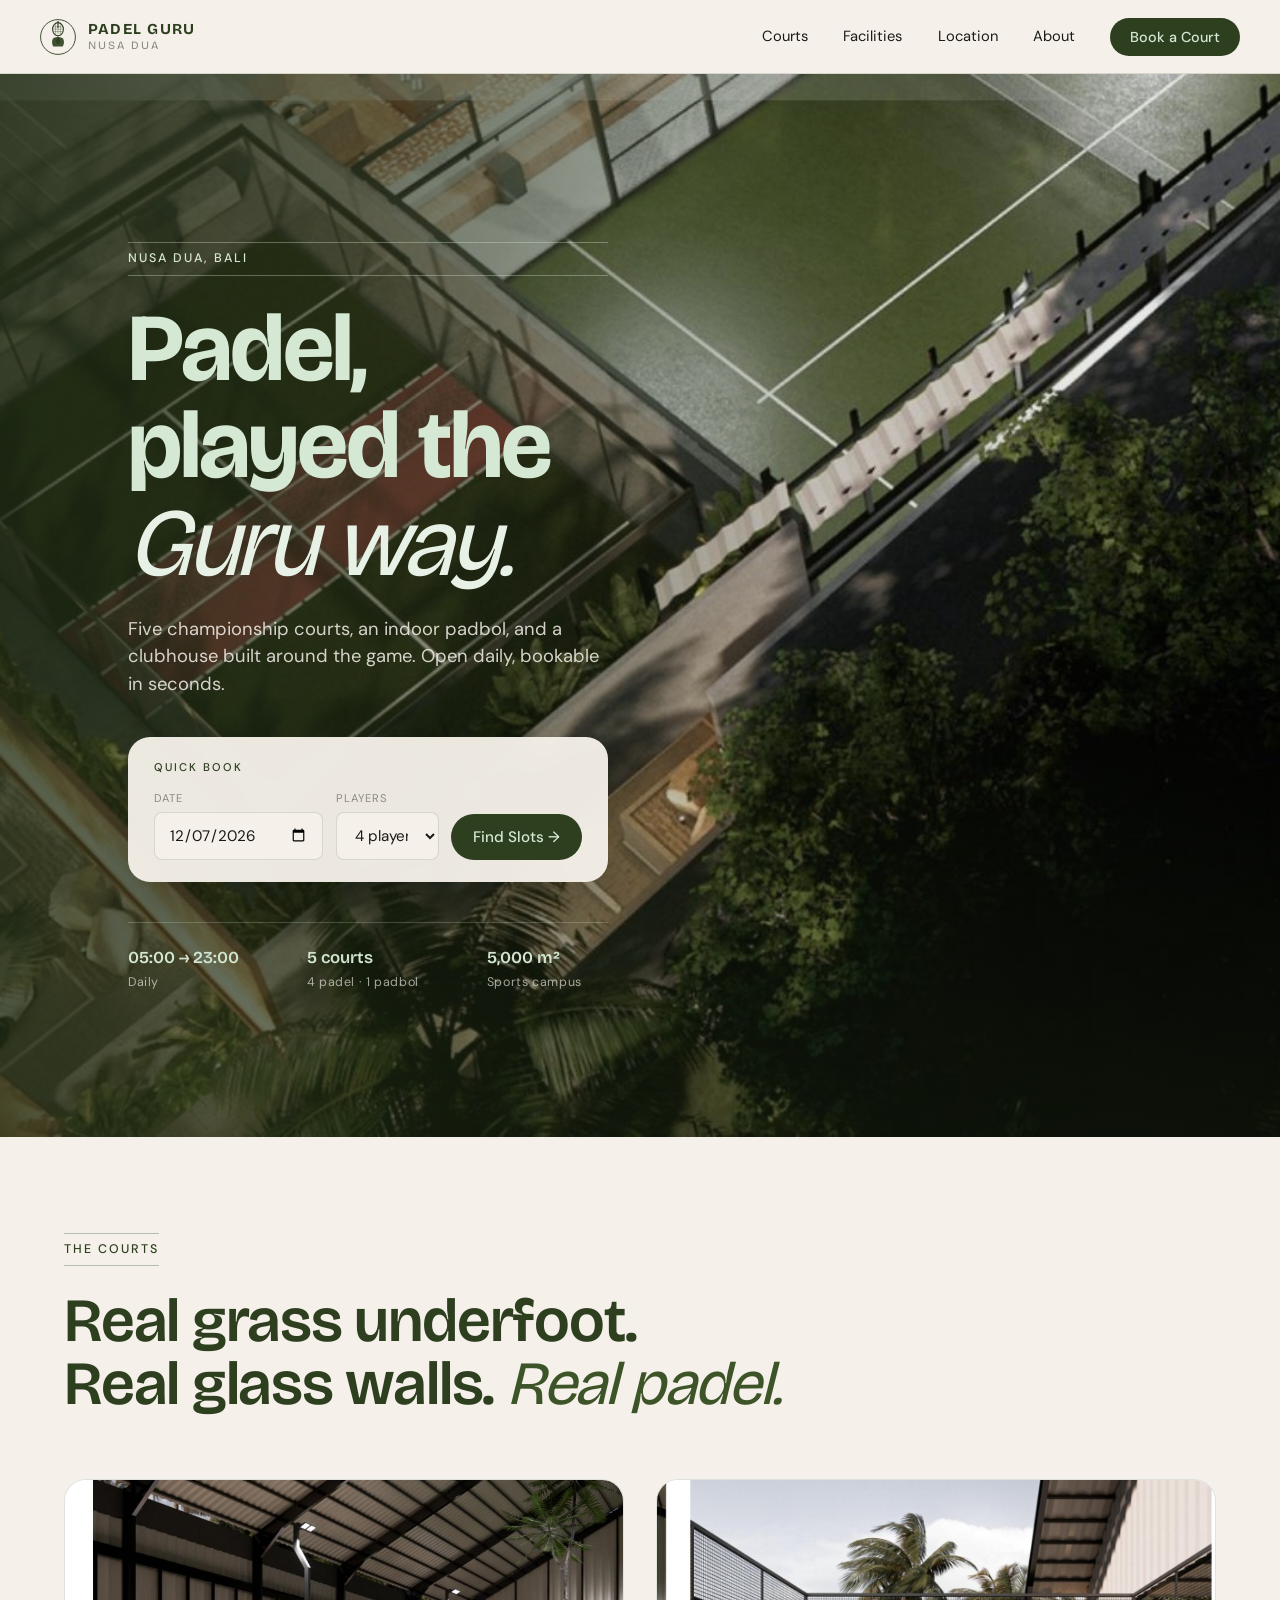
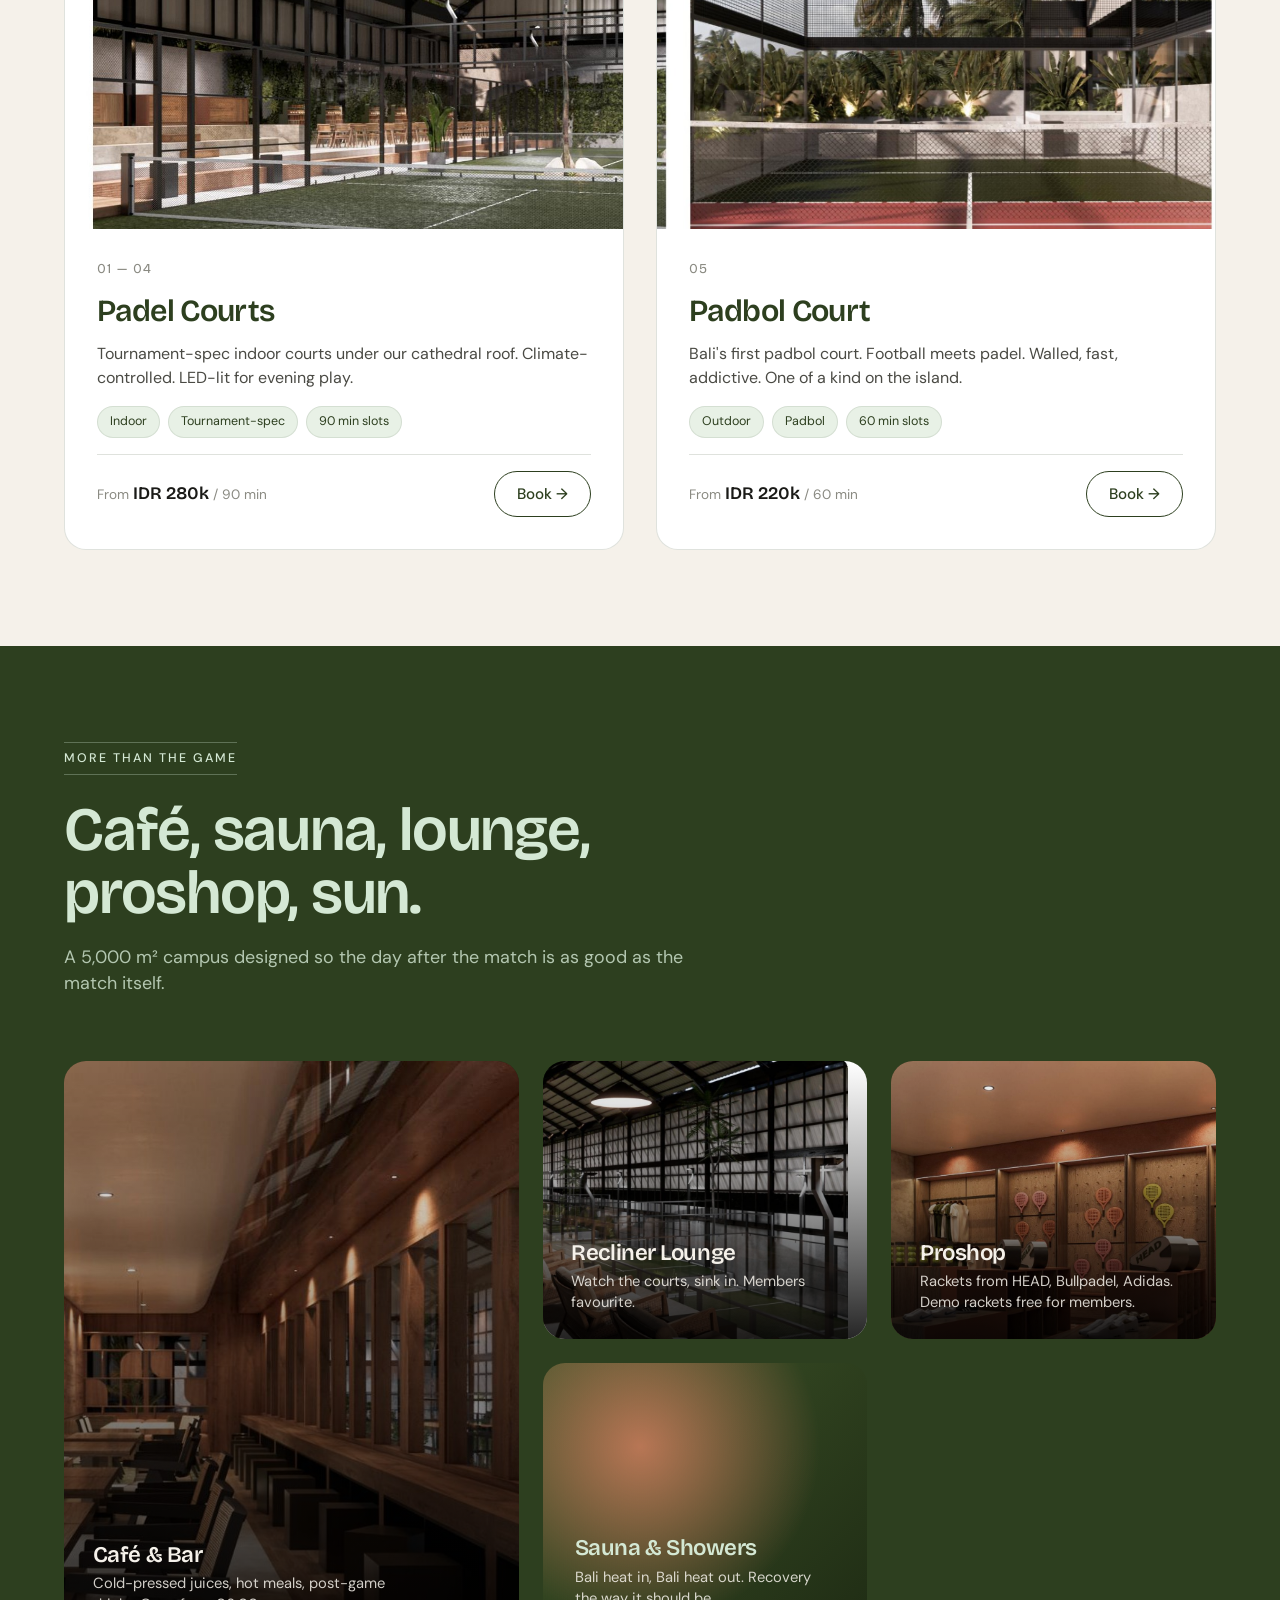
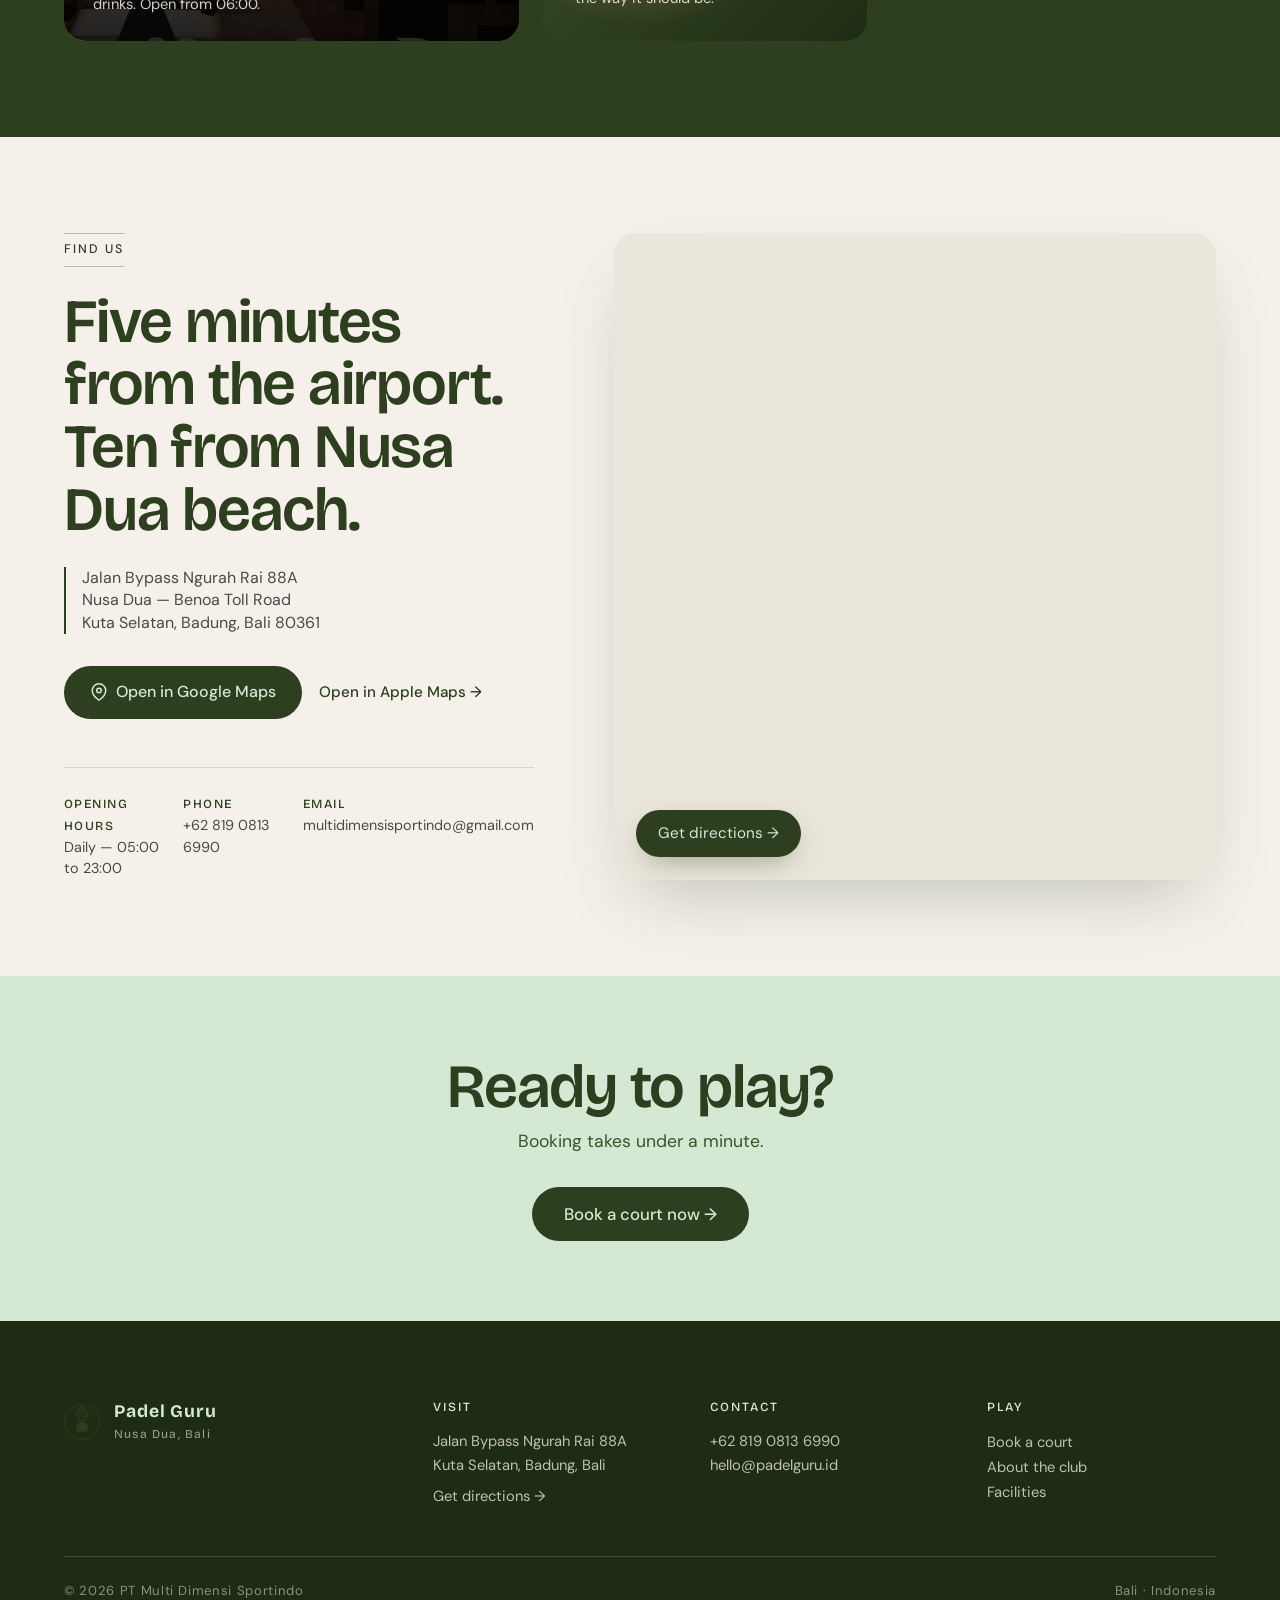
==== index.html @ f6cf3081 "Initial commit: Padelguru website" ====
<!DOCTYPE html>
<html lang="en">
<head>
<meta charset="UTF-8">
<meta name="viewport" content="width=device-width, initial-scale=1.0">
<title>Padel Guru Nusa Dua — Bali's Premier Padel Club</title>
<link rel="preconnect" href="https://fonts.googleapis.com">
<link rel="preconnect" href="https://fonts.gstatic.com" crossorigin>
<link href="https://fonts.googleapis.com/css2?family=Bricolage+Grotesque:opsz,wght@12..96,400;12..96,500;12..96,600;12..96,700;12..96,800&family=DM+Sans:ital,opsz,wght@0,9..40,300;0,9..40,400;0,9..40,500;0,9..40,600;0,9..40,700&display=swap" rel="stylesheet">
<link rel="stylesheet" href="style.css">
</head>
<body>

<header class="nav">
    <a href="index.html" class="nav-logo">
        <svg viewBox="0 0 60 60" class="logo-mark" aria-hidden="true">
            <circle cx="30" cy="30" r="29" fill="none" stroke="currentColor" stroke-width="1.5"/>
            <ellipse cx="30" cy="17" rx="9" ry="11" fill="none" stroke="currentColor" stroke-width="1.8"/>
            <path d="M30 4 L30 14" stroke="currentColor" stroke-width="1.8" stroke-linecap="round"/>
            <line x1="22" y1="13" x2="38" y2="13" stroke="currentColor" stroke-width="0.6"/>
            <line x1="22" y1="17" x2="38" y2="17" stroke="currentColor" stroke-width="0.6"/>
            <line x1="22" y1="21" x2="38" y2="21" stroke="currentColor" stroke-width="0.6"/>
            <line x1="26" y1="9" x2="26" y2="25" stroke="currentColor" stroke-width="0.6"/>
            <line x1="30" y1="9" x2="30" y2="25" stroke="currentColor" stroke-width="0.6"/>
            <line x1="34" y1="9" x2="34" y2="25" stroke="currentColor" stroke-width="0.6"/>
            <path d="M22 32 Q30 28 38 32 Q42 38 38 46 L22 46 Q18 38 22 32 Z" fill="currentColor" opacity="0.9"/>
            <path d="M30 28 L26 38 L30 42 L34 38 Z" fill="currentColor" opacity="0.9"/>
        </svg>
        <span class="logo-text">PADEL GURU<span class="logo-sub">Nusa Dua</span></span>
    </a>
    <nav class="nav-links">
        <a href="index.html#courts">Courts</a>
        <a href="index.html#facilities">Facilities</a>
        <a href="index.html#location">Location</a>
        <a href="about.html">About</a>
        <button class="btn-primary nav-book" data-open-booking>Book a Court</button>
    </nav>
</header>

<main>

<!-- HERO -->
<section class="hero">
    <div class="hero-image">
        <img src="hero.jpg" alt="Aerial view of Padel Guru courts in Nusa Dua" loading="eager">
        <div class="hero-grade"></div>
    </div>

    <div class="hero-content">
        <span class="eyebrow">Nusa Dua, Bali</span>
        <h1 class="hero-title">Padel,<br>played the<br><em>Guru way.</em></h1>
        <p class="hero-lede">Five championship courts, an indoor padbol, and a clubhouse built around the game. Open daily, bookable in seconds.</p>

        <div class="hero-booking">
            <div class="quick-book">
                <label class="qb-label">Quick book</label>
                <div class="qb-row">
                    <div class="qb-field">
                        <span class="qb-mini">Date</span>
                        <input type="date" id="quickDate" class="qb-input">
                    </div>
                    <div class="qb-field">
                        <span class="qb-mini">Players</span>
                        <select id="quickPlayers" class="qb-input">
                            <option value="2">2 players</option>
                            <option value="4" selected>4 players</option>
                        </select>
                    </div>
                    <button class="btn-primary qb-cta" data-open-booking>Find Slots →</button>
                </div>
            </div>
        </div>

        <div class="hero-meta">
            <div><strong>05:00 → 23:00</strong><span>Daily</span></div>
            <div><strong>5 courts</strong><span>4 padel · 1 padbol</span></div>
            <div><strong>5,000 m²</strong><span>Sports campus</span></div>
        </div>
    </div>
</section>

<!-- COURTS / BOOKING TEASER -->
<section class="courts" id="courts">
    <div class="section-head">
        <span class="eyebrow">The courts</span>
        <h2>Real grass underfoot.<br>Real glass walls. <em>Real padel.</em></h2>
    </div>

    <div class="court-grid">
        <article class="court-card" data-court="1">
            <div class="court-img"><img src="court_padel.jpg" alt="Indoor padel court"></div>
            <div class="court-meta">
                <div class="court-num">01 — 04</div>
                <h3>Padel Courts</h3>
                <p>Tournament-spec indoor courts under our cathedral roof. Climate-controlled. LED-lit for evening play.</p>
                <div class="court-tags">
                    <span class="tag">Indoor</span>
                    <span class="tag">Tournament-spec</span>
                    <span class="tag">90 min slots</span>
                </div>
                <div class="court-foot">
                    <div class="court-price">From <strong>IDR 280k</strong> / 90 min</div>
                    <button class="btn-secondary" data-open-booking data-preset-court="padel">Book →</button>
                </div>
            </div>
        </article>

        <article class="court-card" data-court="5">
            <div class="court-img"><img src="court_padbol.jpg" alt="Padbol court"></div>
            <div class="court-meta">
                <div class="court-num">05</div>
                <h3>Padbol Court</h3>
                <p>Bali's first padbol court. Football meets padel. Walled, fast, addictive. One of a kind on the island.</p>
                <div class="court-tags">
                    <span class="tag">Outdoor</span>
                    <span class="tag">Padbol</span>
                    <span class="tag">60 min slots</span>
                </div>
                <div class="court-foot">
                    <div class="court-price">From <strong>IDR 220k</strong> / 60 min</div>
                    <button class="btn-secondary" data-open-booking data-preset-court="padbol">Book →</button>
                </div>
            </div>
        </article>
    </div>
</section>

<!-- FACILITIES -->
<section class="facilities" id="facilities">
    <div class="section-head">
        <span class="eyebrow">More than the game</span>
        <h2>Café, sauna, lounge,<br>proshop, sun.</h2>
        <p class="lede">A 5,000 m² campus designed so the day after the match is as good as the match itself.</p>
    </div>

    <div class="fac-grid">
        <div class="fac-card large">
            <img src="cafe.jpg" alt="Café and Bar">
            <div class="fac-text">
                <h4>Café &amp; Bar</h4>
                <p>Cold-pressed juices, hot meals, post-game drinks. Open from 06:00.</p>
            </div>
        </div>
        <div class="fac-card">
            <img src="recline.jpg" alt="Recliner lounge">
            <div class="fac-text">
                <h4>Recliner Lounge</h4>
                <p>Watch the courts, sink in. Members favourite.</p>
            </div>
        </div>
        <div class="fac-card">
            <img src="proshop.jpg" alt="Proshop">
            <div class="fac-text">
                <h4>Proshop</h4>
                <p>Rackets from HEAD, Bullpadel, Adidas. Demo rackets free for members.</p>
            </div>
        </div>
        <div class="fac-card sauna">
            <div class="fac-text fac-text-icon">
                <h4>Sauna &amp; Showers</h4>
                <p>Bali heat in, Bali heat out. Recovery the way it should be.</p>
            </div>
        </div>
    </div>
</section>

<!-- LOCATION -->
<section class="location" id="location">
    <div class="loc-text">
        <span class="eyebrow">Find us</span>
        <h2>Five minutes from the airport.<br>Ten from Nusa Dua beach.</h2>
        <div class="loc-address">
            <p class="loc-line">Jalan Bypass Ngurah Rai 88A</p>
            <p class="loc-line">Nusa Dua — Benoa Toll Road</p>
            <p class="loc-line">Kuta Selatan, Badung, Bali 80361</p>
        </div>
        <div class="loc-actions">
            <a class="btn-primary loc-cta" href="https://www.google.com/maps/dir/?api=1&destination=Padel+Guru+Nusa+Dua+Bali&destination_place_id=Jalan+Bypass+Ngurah+Rai+88A+Kuta+Selatan+Badung+Bali" target="_blank" rel="noopener">
                <svg width="18" height="18" viewBox="0 0 24 24" fill="none" stroke="currentColor" stroke-width="2"><path d="M21 10c0 7-9 13-9 13s-9-6-9-13a9 9 0 0 1 18 0z"/><circle cx="12" cy="10" r="3"/></svg>
                Open in Google Maps
            </a>
            <a class="btn-ghost" href="https://maps.apple.com/?q=Padel+Guru+Nusa+Dua+Bali&address=Jalan+Bypass+Ngurah+Rai+88A,+Kuta+Selatan,+Badung,+Bali" target="_blank" rel="noopener">
                Open in Apple Maps →
            </a>
        </div>
        <div class="loc-hours">
            <div><strong>Opening hours</strong><br>Daily — 05:00 to 23:00</div>
            <div><strong>Phone</strong><br>+62 819 0813 6990</div>
            <div><strong>Email</strong><br>multidimensisportindo@gmail.com</div>
        </div>
    </div>

    <div class="loc-map">
        <iframe
          src="https://www.google.com/maps?q=-8.745,115.176&hl=en&z=14&output=embed"
          loading="lazy"
          referrerpolicy="no-referrer-when-downgrade"
          title="Map to Padel Guru Nusa Dua">
        </iframe>
        <a class="map-overlay-btn" href="https://www.google.com/maps/dir/?api=1&destination=Padel+Guru+Nusa+Dua+Bali" target="_blank" rel="noopener">Get directions →</a>
    </div>
</section>

<!-- CTA STRIP -->
<section class="cta-strip">
    <h2>Ready to play?</h2>
    <p>Booking takes under a minute.</p>
    <button class="btn-primary btn-lg" data-open-booking>Book a court now →</button>
</section>

</main>

<footer class="footer">
    <div class="foot-cols">
        <div>
            <div class="foot-logo">
                <svg viewBox="0 0 60 60" class="logo-mark" aria-hidden="true">
                    <circle cx="30" cy="30" r="29" fill="none" stroke="currentColor" stroke-width="1.5"/>
                    <ellipse cx="30" cy="17" rx="9" ry="11" fill="none" stroke="currentColor" stroke-width="1.8"/>
                    <path d="M30 4 L30 14" stroke="currentColor" stroke-width="1.8" stroke-linecap="round"/>
                    <line x1="22" y1="13" x2="38" y2="13" stroke="currentColor" stroke-width="0.6"/>
                    <line x1="22" y1="17" x2="38" y2="17" stroke="currentColor" stroke-width="0.6"/>
                    <line x1="22" y1="21" x2="38" y2="21" stroke="currentColor" stroke-width="0.6"/>
                    <line x1="26" y1="9" x2="26" y2="25" stroke="currentColor" stroke-width="0.6"/>
                    <line x1="30" y1="9" x2="30" y2="25" stroke="currentColor" stroke-width="0.6"/>
                    <line x1="34" y1="9" x2="34" y2="25" stroke="currentColor" stroke-width="0.6"/>
                    <path d="M22 32 Q30 28 38 32 Q42 38 38 46 L22 46 Q18 38 22 32 Z" fill="currentColor" opacity="0.9"/>
                    <path d="M30 28 L26 38 L30 42 L34 38 Z" fill="currentColor" opacity="0.9"/>
                </svg>
                <span>Padel Guru<br><small>Nusa Dua, Bali</small></span>
            </div>
        </div>
        <div>
            <h5>Visit</h5>
            <p>Jalan Bypass Ngurah Rai 88A<br>Kuta Selatan, Badung, Bali</p>
            <a href="https://www.google.com/maps/dir/?api=1&destination=Padel+Guru+Nusa+Dua+Bali" target="_blank" rel="noopener">Get directions →</a>
        </div>
        <div>
            <h5>Contact</h5>
            <p>+62 819 0813 6990<br>hello@padelguru.id</p>
        </div>
        <div>
            <h5>Play</h5>
            <a href="#" data-open-booking>Book a court</a><br>
            <a href="about.html">About the club</a><br>
            <a href="#facilities">Facilities</a>
        </div>
    </div>
    <div class="foot-base">
        <span>© 2026 PT Multi Dimensi Sportindo</span>
        <span>Bali · Indonesia</span>
    </div>
</footer>

<!-- BOOKING MODAL -->
<div class="booking-modal" id="bookingModal" aria-hidden="true">
    <div class="bm-backdrop" data-close-booking></div>
    <div class="bm-panel" role="dialog" aria-labelledby="bmTitle">
        <button class="bm-close" data-close-booking aria-label="Close">×</button>
        <div class="bm-head">
            <span class="eyebrow">Book a court</span>
            <h2 id="bmTitle">When are you playing?</h2>
        </div>

        <!-- Step 1: pick date -->
        <div class="bm-step bm-step-1" data-step="1">
            <div class="bm-controls">
                <div class="bm-field">
                    <label>Court type</label>
                    <div class="bm-tabs">
                        <button class="bm-tab active" data-court-type="padel">Padel</button>
                        <button class="bm-tab" data-court-type="padbol">Padbol</button>
                    </div>
                </div>
                <div class="bm-field">
                    <label>Players</label>
                    <div class="bm-tabs">
                        <button class="bm-tab active" data-players="2">2</button>
                        <button class="bm-tab" data-players="3">3</button>
                        <button class="bm-tab" data-players="4">4</button>
                    </div>
                </div>
                <div class="bm-field">
                    <label>Slot length</label>
                    <div class="bm-tabs">
                        <button class="bm-tab" data-duration="60">60 min</button>
                        <button class="bm-tab active" data-duration="90">90 min</button>
                        <button class="bm-tab" data-duration="120">120 min</button>
                    </div>
                </div>
            </div>

            <!-- Date picker as horizontal scroll -->
            <div class="bm-dates" id="bmDates"></div>

            <h3 class="bm-subhead">Available slots <span class="bm-subhead-meta" id="bmDateLabel"></span></h3>
            <div class="bm-slots" id="bmSlots"></div>
        </div>

        <!-- Step 2: confirm -->
        <div class="bm-step bm-step-2" data-step="2" hidden>
            <div class="bm-confirm">
                <div class="bm-confirm-card">
                    <div class="bm-confirm-row"><span>Court</span><strong id="cfCourt">Padel Court 02</strong></div>
                    <div class="bm-confirm-row"><span>Date</span><strong id="cfDate">—</strong></div>
                    <div class="bm-confirm-row"><span>Time</span><strong id="cfTime">—</strong></div>
                    <div class="bm-confirm-row"><span>Players</span><strong id="cfPlayers">4</strong></div>
                    <div class="bm-confirm-row"><span>Duration</span><strong id="cfDuration">90 min</strong></div>
                    <div class="bm-confirm-row total"><span>Total</span><strong id="cfTotal">IDR 280,000</strong></div>
                </div>

                <div class="bm-fields">
                    <label>Your name<input type="text" placeholder="As on ID" value=""></label>
                    <label>Phone<input type="tel" placeholder="+62 ..." value=""></label>
                    <label>Email<input type="email" placeholder="you@example.com" value=""></label>
                </div>

                <div class="bm-actions">
                    <button class="btn-ghost" data-step-back>← Back</button>
                    <button class="btn-primary btn-lg" data-confirm>Confirm booking →</button>
                </div>
            </div>
        </div>

        <!-- Step 3: success -->
        <div class="bm-step bm-step-3" data-step="3" hidden>
            <div class="bm-success">
                <div class="bm-check">
                    <svg viewBox="0 0 60 60" width="60" height="60"><circle cx="30" cy="30" r="28" fill="none" stroke="currentColor" stroke-width="1.5"/><path d="M18 30 L27 39 L43 22" fill="none" stroke="currentColor" stroke-width="2.5" stroke-linecap="round" stroke-linejoin="round"/></svg>
                </div>
                <h3>You're booked.</h3>
                <p>Confirmation sent to your email. See you on court.</p>
                <div class="bm-success-card" id="cfSuccess"></div>
                <div class="bm-actions center">
                    <a class="btn-primary" href="https://www.google.com/maps/dir/?api=1&destination=Padel+Guru+Nusa+Dua+Bali" target="_blank" rel="noopener">
                        <svg width="16" height="16" viewBox="0 0 24 24" fill="none" stroke="currentColor" stroke-width="2"><path d="M21 10c0 7-9 13-9 13s-9-6-9-13a9 9 0 0 1 18 0z"/><circle cx="12" cy="10" r="3"/></svg>
                        Get directions
                    </a>
                    <button class="btn-ghost" data-close-booking>Done</button>
                </div>
            </div>
        </div>

    </div>
</div>

<script src="app.js"></script>
</body>
</html>
---- style.css ----
/* ---------------------------------------------------------------
   PADEL GURU NUSA DUA — STYLES
   Direction: refined tropical editorial.
   Forest green + mint + bone. Confident type, generous space.
--------------------------------------------------------------- */

:root {
    /* Brand */
    --forest:        #2d3f1f;   /* primary deep forest, from deck */
    --forest-deep:   #1f2c14;
    --forest-soft:   #3d5328;
    --mint:          #d4e8d4;   /* highlight from cover headline */
    --mint-soft:     #e8f1e6;
    --bone:          #f5f1ea;   /* warm off-white */
    --bone-2:        #ebe6dc;
    --clay:          #b87655;   /* warm accent from architecture */
    --ink:           #1a1a17;
    --ink-soft:      #4a4a44;
    --ink-mute:      #8a8a82;
    --line:          rgba(45,63,31,.15);
    --line-strong:   rgba(45,63,31,.3);

    /* Type */
    --display: 'Bricolage Grotesque', system-ui, sans-serif;
    --body:    'DM Sans', system-ui, sans-serif;

    /* Shape */
    --r-sm: 8px;
    --r-md: 14px;
    --r-lg: 22px;
    --r-xl: 32px;

    /* Motion */
    --ease: cubic-bezier(.22, .61, .36, 1);
}

* { box-sizing: border-box; }

html, body {
    margin: 0;
    padding: 0;
    background: var(--bone);
    color: var(--ink);
    font-family: var(--body);
    font-size: 16px;
    line-height: 1.55;
    -webkit-font-smoothing: antialiased;
    -moz-osx-font-smoothing: grayscale;
}

img { max-width: 100%; display: block; }
a { color: inherit; text-decoration: none; }
button { font-family: inherit; cursor: pointer; border: none; background: none; }

::selection { background: var(--forest); color: var(--mint); }

/* ============================================================
   TYPOGRAPHY HELPERS
============================================================ */
h1, h2, h3, h4, h5 {
    font-family: var(--display);
    font-weight: 600;
    letter-spacing: -0.02em;
    line-height: 1.02;
    margin: 0;
    color: var(--forest);
}

h1 { font-size: clamp(3.2rem, 7.5vw, 7rem); }
h2 { font-size: clamp(2.2rem, 4.8vw, 4.4rem); }
h3 { font-size: clamp(1.5rem, 2.4vw, 2.2rem); }

em {
    font-family: var(--display);
    font-style: italic;
    font-weight: 400;
    color: var(--forest-soft);
}

.eyebrow {
    display: inline-block;
    font-family: var(--body);
    font-size: 0.78rem;
    font-weight: 500;
    letter-spacing: 0.16em;
    text-transform: uppercase;
    color: var(--forest);
    padding: 6px 0;
    border-top: 1px solid var(--line-strong);
    border-bottom: 1px solid var(--line-strong);
    margin-bottom: 1.5rem;
}

.lede {
    font-size: clamp(1.05rem, 1.4vw, 1.25rem);
    line-height: 1.5;
    color: var(--ink-soft);
    max-width: 56ch;
}

/* ============================================================
   BUTTONS
============================================================ */
.btn-primary,
.btn-secondary,
.btn-ghost {
    display: inline-flex;
    align-items: center;
    gap: 8px;
    font-family: var(--body);
    font-weight: 500;
    font-size: 0.95rem;
    padding: 12px 22px;
    border-radius: 999px;
    transition: all .25s var(--ease);
    white-space: nowrap;
}

.btn-primary {
    background: var(--forest);
    color: var(--mint);
}
.btn-primary:hover {
    background: var(--forest-deep);
    transform: translateY(-1px);
    box-shadow: 0 10px 30px -10px rgba(45,63,31,.5);
}

.btn-secondary {
    background: transparent;
    color: var(--forest);
    border: 1.5px solid var(--forest);
}
.btn-secondary:hover {
    background: var(--forest);
    color: var(--mint);
}

.btn-ghost {
    background: transparent;
    color: var(--forest);
    padding-left: 4px;
    padding-right: 4px;
}
.btn-ghost:hover {
    color: var(--forest-deep);
}

.btn-lg {
    padding: 16px 32px;
    font-size: 1.05rem;
}

/* ============================================================
   NAV
============================================================ */
.nav {
    position: sticky;
    top: 0;
    z-index: 50;
    display: flex;
    align-items: center;
    justify-content: space-between;
    padding: 1.1rem 2.5rem;
    background: rgba(245, 241, 234, 0.85);
    backdrop-filter: blur(14px);
    -webkit-backdrop-filter: blur(14px);
    border-bottom: 1px solid var(--line);
}

.nav-logo {
    display: flex;
    align-items: center;
    gap: 12px;
    color: var(--forest);
}
.logo-mark {
    width: 36px;
    height: 36px;
    color: var(--forest);
}
.logo-text {
    font-family: var(--display);
    font-weight: 700;
    font-size: 0.95rem;
    letter-spacing: 0.08em;
    line-height: 1;
    display: flex;
    flex-direction: column;
    gap: 3px;
}
.logo-sub {
    font-weight: 400;
    font-size: 0.7rem;
    letter-spacing: 0.18em;
    color: var(--ink-mute);
    text-transform: uppercase;
}

.nav-links {
    display: flex;
    align-items: center;
    gap: 2.2rem;
}
.nav-links > a {
    font-size: 0.92rem;
    color: var(--ink);
    transition: color .2s var(--ease);
    position: relative;
}
.nav-links > a:hover,
.nav-links > a.active {
    color: var(--forest);
}
.nav-links > a.active::after {
    content: '';
    position: absolute;
    bottom: -6px;
    left: 0;
    right: 0;
    height: 1.5px;
    background: var(--forest);
}

.nav-book { padding: 10px 20px; font-size: 0.9rem; }

/* ============================================================
   HERO
============================================================ */
.hero {
    position: relative;
    min-height: 92vh;
    min-height: max(92vh, 720px);
    display: grid;
    grid-template-columns: 1fr 1fr;
    background: var(--forest-deep);
    overflow: hidden;
}

.hero-image {
    position: absolute;
    inset: 0;
    z-index: 0;
}
.hero-image img {
    width: 100%;
    height: 100%;
    object-fit: cover;
    object-position: center;
}
.hero-grade {
    position: absolute;
    inset: 0;
    background:
        linear-gradient(105deg,
            rgba(31, 44, 20, .85) 0%,
            rgba(31, 44, 20, .55) 35%,
            rgba(31, 44, 20, .15) 60%,
            rgba(31, 44, 20, 0) 100%),
        linear-gradient(0deg, rgba(31, 44, 20, .35), rgba(31, 44, 20, 0) 40%);
}

.hero-content {
    position: relative;
    z-index: 2;
    grid-column: 1 / 2;
    padding: 4.5rem 2rem 3rem 4rem;
    display: flex;
    flex-direction: column;
    justify-content: center;
    color: var(--bone);
    max-width: 720px;
}

.hero-content .eyebrow {
    color: var(--mint);
    border-color: rgba(212, 232, 212, .35);
}

.hero-title {
    color: var(--mint);
    font-weight: 700;
    margin-bottom: 1.4rem;
    text-wrap: balance;
}
.hero-title em {
    color: var(--mint-soft);
    font-style: italic;
    font-weight: 400;
}

.hero-lede {
    color: var(--bone);
    opacity: 0.85;
    font-size: 1.15rem;
    line-height: 1.5;
    max-width: 44ch;
    margin: 0 0 2.4rem 0;
}

.hero-booking {
    background: rgba(245, 241, 234, .96);
    border-radius: var(--r-lg);
    padding: 1.4rem 1.6rem;
    backdrop-filter: blur(8px);
    box-shadow: 0 30px 80px -20px rgba(0,0,0,.35);
    margin-bottom: 2.5rem;
    max-width: 580px;
}

.qb-label {
    display: block;
    font-size: 0.7rem;
    letter-spacing: 0.18em;
    text-transform: uppercase;
    color: var(--forest);
    font-weight: 500;
    margin-bottom: 0.85rem;
}

.qb-row {
    display: grid;
    grid-template-columns: 1.2fr 1fr auto;
    gap: 0.8rem;
    align-items: end;
}

.qb-field {
    display: flex;
    flex-direction: column;
    gap: 4px;
}
.qb-mini {
    font-size: 0.7rem;
    color: var(--ink-mute);
    letter-spacing: 0.1em;
    text-transform: uppercase;
}
.qb-input {
    width: 100%;
    padding: 12px 14px;
    border: 1px solid var(--line);
    border-radius: var(--r-sm);
    font-family: var(--body);
    font-size: 0.95rem;
    background: var(--bone);
    color: var(--ink);
    transition: border-color .2s var(--ease);
}
.qb-input:focus {
    outline: none;
    border-color: var(--forest);
}
.qb-cta {
    height: 46px;
}

.hero-meta {
    display: grid;
    grid-template-columns: repeat(3, auto);
    gap: 2.6rem;
    color: var(--mint);
    font-size: 0.95rem;
    border-top: 1px solid rgba(212, 232, 212, .25);
    padding-top: 1.4rem;
}
.hero-meta div {
    display: flex;
    flex-direction: column;
    gap: 2px;
}
.hero-meta strong {
    font-family: var(--display);
    font-weight: 600;
    font-size: 1.05rem;
    color: var(--mint);
}
.hero-meta span {
    font-size: 0.78rem;
    color: var(--bone);
    opacity: 0.65;
    letter-spacing: 0.05em;
}

/* ============================================================
   SECTIONS — base
============================================================ */
section {
    padding: 6rem 4rem;
}

.section-head {
    margin-bottom: 4rem;
    max-width: 70ch;
}
.section-head h2 {
    margin-bottom: 1.2rem;
    text-wrap: balance;
}

/* ============================================================
   COURTS
============================================================ */
.courts {
    background: var(--bone);
}

.court-grid {
    display: grid;
    grid-template-columns: repeat(2, 1fr);
    gap: 2rem;
}

.court-card {
    background: white;
    border-radius: var(--r-lg);
    overflow: hidden;
    border: 1px solid var(--line);
    display: flex;
    flex-direction: column;
    transition: transform .35s var(--ease), box-shadow .35s var(--ease);
}
.court-card:hover {
    transform: translateY(-4px);
    box-shadow: 0 30px 60px -25px rgba(45,63,31,.25);
}

.court-img {
    aspect-ratio: 16 / 10;
    overflow: hidden;
    position: relative;
}
.court-img img {
    width: 100%;
    height: 100%;
    object-fit: cover;
    transition: transform .8s var(--ease);
}
.court-card:hover .court-img img {
    transform: scale(1.04);
}

.court-meta {
    padding: 1.8rem 2rem 2rem;
    display: flex;
    flex-direction: column;
    gap: 1rem;
    flex: 1;
}
.court-num {
    font-family: var(--display);
    font-size: 0.85rem;
    color: var(--ink-mute);
    letter-spacing: 0.1em;
}
.court-meta h3 {
    margin: 0;
}
.court-meta p {
    color: var(--ink-soft);
    margin: 0;
    line-height: 1.5;
}

.court-tags {
    display: flex;
    gap: 0.5rem;
    flex-wrap: wrap;
}
.tag {
    font-size: 0.78rem;
    padding: 5px 12px;
    border-radius: 999px;
    background: var(--mint-soft);
    color: var(--forest);
    border: 1px solid rgba(45,63,31,.1);
}

.court-foot {
    margin-top: auto;
    padding-top: 1rem;
    border-top: 1px solid var(--line);
    display: flex;
    justify-content: space-between;
    align-items: center;
    gap: 1rem;
}
.court-price {
    font-size: 0.85rem;
    color: var(--ink-mute);
}
.court-price strong {
    color: var(--ink);
    font-family: var(--display);
    font-size: 1.1rem;
    font-weight: 600;
}

/* ============================================================
   FACILITIES
============================================================ */
.facilities {
    background: var(--forest);
    color: var(--mint);
}
.facilities .eyebrow {
    color: var(--mint);
    border-color: rgba(212, 232, 212, .3);
}
.facilities h2 { color: var(--mint); }
.facilities h2 em { color: var(--mint-soft); }
.facilities .lede { color: rgba(212, 232, 212, .8); }

.fac-grid {
    display: grid;
    grid-template-columns: 1.4fr 1fr 1fr;
    grid-template-rows: 1fr 1fr;
    gap: 1.5rem;
    min-height: 580px;
}

.fac-card {
    position: relative;
    border-radius: var(--r-lg);
    overflow: hidden;
    background: var(--forest-deep);
    transition: transform .4s var(--ease);
}
.fac-card:hover { transform: translateY(-3px); }

.fac-card img {
    position: absolute;
    inset: 0;
    width: 100%;
    height: 100%;
    object-fit: cover;
    transition: transform .8s var(--ease);
}
.fac-card:hover img { transform: scale(1.05); }

.fac-card.large {
    grid-row: 1 / span 2;
}

.fac-text {
    position: relative;
    z-index: 2;
    padding: 1.6rem 1.8rem;
    color: var(--bone);
    margin-top: auto;
    display: flex;
    flex-direction: column;
    justify-content: flex-end;
    height: 100%;
    background: linear-gradient(to top, rgba(0,0,0,.85) 0%, rgba(0,0,0,.3) 60%, rgba(0,0,0,0) 100%);
}
.fac-text h4 {
    color: var(--bone);
    font-size: 1.4rem;
    font-weight: 600;
    margin-bottom: 0.4rem;
}
.fac-text p {
    color: rgba(245,241,234,.85);
    font-size: 0.92rem;
    margin: 0;
    line-height: 1.45;
    max-width: 30ch;
}

.fac-card.sauna {
    background:
        radial-gradient(circle at 30% 30%, var(--clay), transparent 60%),
        linear-gradient(135deg, var(--forest-soft), var(--forest-deep));
}
.fac-card.sauna .fac-text {
    background: none;
    justify-content: flex-end;
    padding: 2rem;
}
.fac-card.sauna h4 { color: var(--mint); }

/* ============================================================
   LOCATION
============================================================ */
.location {
    background: var(--bone);
    display: grid;
    grid-template-columns: 1fr 1.2fr;
    gap: 3rem;
    align-items: stretch;
}

.loc-text { padding-right: 2rem; }
.loc-text h2 { margin-bottom: 1.6rem; text-wrap: balance; }
.loc-address {
    margin: 1.4rem 0 2rem;
    padding-left: 1rem;
    border-left: 2px solid var(--forest);
}
.loc-line {
    margin: 0;
    line-height: 1.4;
    color: var(--ink-soft);
    font-size: 1rem;
}

.loc-actions {
    display: flex;
    gap: 0.8rem;
    align-items: center;
    margin-bottom: 3rem;
    flex-wrap: wrap;
}
.loc-cta {
    padding: 14px 26px;
    font-size: 1rem;
}

.loc-hours {
    display: grid;
    grid-template-columns: repeat(3, 1fr);
    gap: 1.5rem;
    padding-top: 1.6rem;
    border-top: 1px solid var(--line);
    font-size: 0.9rem;
    color: var(--ink-soft);
    line-height: 1.5;
}
.loc-hours strong {
    color: var(--forest);
    font-family: var(--display);
    font-size: 0.78rem;
    letter-spacing: 0.12em;
    text-transform: uppercase;
    font-weight: 500;
}

.loc-map {
    position: relative;
    border-radius: var(--r-lg);
    overflow: hidden;
    min-height: 480px;
    background: var(--bone-2);
    box-shadow: 0 30px 70px -25px rgba(45,63,31,.3);
}
.loc-map iframe {
    width: 100%;
    height: 100%;
    border: 0;
    filter: saturate(0.9) contrast(1.05);
}
.map-overlay-btn {
    position: absolute;
    bottom: 1.4rem;
    left: 1.4rem;
    background: var(--forest);
    color: var(--mint);
    padding: 12px 22px;
    border-radius: 999px;
    font-size: 0.95rem;
    box-shadow: 0 10px 30px -10px rgba(45,63,31,.5);
    transition: all .25s var(--ease);
}
.map-overlay-btn:hover {
    background: var(--forest-deep);
    transform: translateY(-2px);
}

/* ============================================================
   CTA STRIP
============================================================ */
.cta-strip {
    background: var(--mint);
    text-align: center;
    padding: 5rem 2rem;
}
.cta-strip h2 {
    color: var(--forest);
    margin-bottom: 0.6rem;
}
.cta-strip p {
    color: var(--forest-soft);
    margin: 0 0 2rem;
    font-size: 1.1rem;
}

/* ============================================================
   FOOTER
============================================================ */
.footer {
    background: var(--forest-deep);
    color: var(--bone);
    padding: 5rem 4rem 2rem;
}
.foot-cols {
    display: grid;
    grid-template-columns: 1.4fr 1fr 1fr 1fr;
    gap: 3rem;
    padding-bottom: 3rem;
    border-bottom: 1px solid rgba(245,241,234,.15);
}
.foot-logo {
    display: flex;
    align-items: center;
    gap: 14px;
    color: var(--mint);
    font-family: var(--display);
    font-weight: 700;
    line-height: 1.2;
    font-size: 1.1rem;
    letter-spacing: 0.05em;
}
.foot-logo small {
    font-size: 0.75rem;
    font-weight: 400;
    color: var(--bone);
    opacity: 0.6;
    letter-spacing: 0.1em;
}
.footer h5 {
    color: var(--mint);
    font-family: var(--display);
    font-size: 0.78rem;
    text-transform: uppercase;
    letter-spacing: 0.16em;
    font-weight: 500;
    margin: 0 0 1rem;
}
.footer p, .footer a {
    color: var(--bone);
    opacity: 0.75;
    font-size: 0.92rem;
    line-height: 1.6;
    margin: 0 0 0.4rem;
    transition: opacity .2s var(--ease);
}
.footer a:hover { opacity: 1; color: var(--mint); }

.foot-base {
    padding-top: 1.5rem;
    display: flex;
    justify-content: space-between;
    color: var(--bone);
    opacity: 0.5;
    font-size: 0.82rem;
    letter-spacing: 0.05em;
}

/* ============================================================
   ABOUT PAGE
============================================================ */
.about-hero {
    padding: 7rem 4rem 5rem;
    background: var(--bone);
    border-bottom: 1px solid var(--line);
}
.about-hero h1 {
    margin-top: 1.2rem;
    text-wrap: balance;
    max-width: 22ch;
}

.about-story {
    display: grid;
    grid-template-columns: 1.1fr 1fr;
    gap: 5rem;
    align-items: center;
    background: var(--bone);
}
.about-story h2 {
    margin-bottom: 1.6rem;
}
.about-story p {
    color: var(--ink-soft);
    font-size: 1.05rem;
    line-height: 1.65;
    margin: 0 0 1.2rem;
}
.about-story p:first-of-type { font-size: 1.18rem; color: var(--ink); }
.story-img {
    border-radius: var(--r-lg);
    overflow: hidden;
    aspect-ratio: 4/5;
}
.story-img img {
    width: 100%;
    height: 100%;
    object-fit: cover;
}

.numbers {
    background: var(--forest);
    color: var(--mint);
    display: grid;
    grid-template-columns: repeat(4, 1fr);
    gap: 0;
    padding: 4rem 4rem;
}
.num {
    border-right: 1px solid rgba(212, 232, 212, .15);
    padding: 0 2rem;
    display: flex;
    flex-direction: column;
    gap: 0.3rem;
}
.num:last-child { border-right: none; }
.num strong {
    font-family: var(--display);
    font-size: clamp(2.5rem, 5vw, 4.5rem);
    font-weight: 700;
    color: var(--mint);
    letter-spacing: -0.02em;
    line-height: 1;
}
.num span {
    color: rgba(212, 232, 212, .7);
    font-size: 0.92rem;
    letter-spacing: 0.05em;
}

.values { background: var(--bone); }
.val-grid {
    display: grid;
    grid-template-columns: repeat(3, 1fr);
    gap: 2.5rem;
}
.val {
    padding: 2rem 0;
    border-top: 2px solid var(--forest);
}
.val-num {
    font-family: var(--display);
    font-size: 0.85rem;
    color: var(--forest);
    letter-spacing: 0.1em;
    margin-bottom: 1rem;
    display: block;
    font-weight: 500;
}
.val h3 {
    font-size: 1.55rem;
    margin-bottom: 1rem;
    text-wrap: balance;
}
.val p {
    color: var(--ink-soft);
    margin: 0;
    line-height: 1.55;
}

.community {
    background: var(--bone-2);
    display: grid;
    grid-template-columns: 1fr 1.1fr;
    gap: 5rem;
    align-items: center;
}
.comm-text h2 {
    margin-bottom: 1.6rem;
    text-wrap: balance;
}
.comm-text p {
    color: var(--ink-soft);
    margin: 0 0 1.2rem;
    font-size: 1.05rem;
    line-height: 1.6;
}
.comm-actions {
    display: flex;
    gap: 1rem;
    align-items: center;
    margin-top: 2rem;
    flex-wrap: wrap;
}

.comm-images {
    position: relative;
    height: 520px;
}
.comm-images img {
    position: absolute;
    border-radius: var(--r-md);
    object-fit: cover;
    box-shadow: 0 25px 60px -25px rgba(0,0,0,.3);
}
.ci-1 { top: 0; left: 30%; width: 65%; height: 60%; }
.ci-2 { top: 35%; left: 0; width: 50%; height: 50%; z-index: 2; }
.ci-3 { bottom: 0; right: 0; width: 45%; height: 40%; }

/* ============================================================
   BOOKING MODAL
============================================================ */
.booking-modal {
    position: fixed;
    inset: 0;
    z-index: 100;
    display: none;
    align-items: stretch;
    justify-content: flex-end;
}
.booking-modal[aria-hidden="false"] {
    display: flex;
    animation: fadeIn .25s var(--ease);
}
@keyframes fadeIn { from { opacity: 0; } to { opacity: 1; } }

.bm-backdrop {
    position: absolute;
    inset: 0;
    background: rgba(31, 44, 20, .55);
    backdrop-filter: blur(6px);
}

.bm-panel {
    position: relative;
    z-index: 2;
    width: 100%;
    max-width: 720px;
    height: 100vh;
    background: var(--bone);
    overflow-y: auto;
    padding: 3rem 3rem 4rem;
    box-shadow: -30px 0 60px -20px rgba(0,0,0,.35);
    animation: slideIn .35s var(--ease);
}
@keyframes slideIn { from { transform: translateX(40px); opacity: 0; } to { transform: translateX(0); opacity: 1; } }

.bm-close {
    position: absolute;
    top: 1.5rem;
    right: 1.8rem;
    width: 38px;
    height: 38px;
    border-radius: 50%;
    background: transparent;
    color: var(--forest);
    font-size: 1.6rem;
    line-height: 1;
    transition: background .2s var(--ease);
    border: 1px solid var(--line);
}
.bm-close:hover { background: var(--mint-soft); }

.bm-head { margin-bottom: 2.5rem; }
.bm-head h2 {
    font-size: 2.2rem;
    margin-top: 0.6rem;
}

.bm-controls {
    display: grid;
    grid-template-columns: 1fr 1fr 1fr;
    gap: 1.5rem;
    margin-bottom: 2.5rem;
    padding-bottom: 2rem;
    border-bottom: 1px solid var(--line);
}
.bm-field label {
    font-size: 0.72rem;
    text-transform: uppercase;
    letter-spacing: 0.12em;
    color: var(--ink-mute);
    font-weight: 500;
    display: block;
    margin-bottom: 0.6rem;
}

.bm-tabs {
    display: flex;
    gap: 4px;
    background: white;
    padding: 4px;
    border-radius: 999px;
    border: 1px solid var(--line);
}
.bm-tab {
    flex: 1;
    padding: 8px 12px;
    border-radius: 999px;
    font-size: 0.85rem;
    color: var(--ink-soft);
    transition: all .2s var(--ease);
}
.bm-tab:hover { color: var(--forest); }
.bm-tab.active {
    background: var(--forest);
    color: var(--mint);
}

.bm-dates {
    display: flex;
    gap: 0.5rem;
    overflow-x: auto;
    padding-bottom: 0.6rem;
    margin-bottom: 1.5rem;
    scrollbar-width: thin;
}
.bm-date {
    flex: 0 0 auto;
    min-width: 76px;
    padding: 12px 14px;
    background: white;
    border-radius: var(--r-md);
    border: 1.5px solid var(--line);
    text-align: center;
    cursor: pointer;
    transition: all .2s var(--ease);
}
.bm-date:hover { border-color: var(--forest); }
.bm-date.selected {
    background: var(--forest);
    color: var(--mint);
    border-color: var(--forest);
}
.bm-date-day {
    font-size: 0.7rem;
    text-transform: uppercase;
    letter-spacing: 0.1em;
    opacity: 0.7;
    margin-bottom: 4px;
    display: block;
}
.bm-date-num {
    font-family: var(--display);
    font-size: 1.4rem;
    font-weight: 600;
    line-height: 1;
}
.bm-date-mo {
    font-size: 0.68rem;
    text-transform: uppercase;
    letter-spacing: 0.08em;
    opacity: 0.6;
    margin-top: 4px;
    display: block;
}

.bm-subhead {
    font-size: 1.15rem;
    margin: 1.6rem 0 1rem;
    display: flex;
    align-items: baseline;
    justify-content: space-between;
}
.bm-subhead-meta {
    font-family: var(--body);
    font-size: 0.85rem;
    color: var(--ink-mute);
    font-weight: 400;
}

.bm-slots {
    display: grid;
    grid-template-columns: repeat(4, 1fr);
    gap: 0.6rem;
}
.bm-slot {
    padding: 14px 10px;
    background: white;
    border: 1.5px solid var(--line);
    border-radius: var(--r-md);
    text-align: center;
    transition: all .2s var(--ease);
    cursor: pointer;
}
.bm-slot:hover:not(.taken) {
    border-color: var(--forest);
    transform: translateY(-1px);
    box-shadow: 0 6px 18px -10px rgba(45,63,31,.35);
}
.bm-slot-time {
    font-family: var(--display);
    font-weight: 600;
    font-size: 1.05rem;
    color: var(--ink);
    display: block;
}
.bm-slot-court {
    font-size: 0.72rem;
    color: var(--ink-mute);
    letter-spacing: 0.05em;
    margin-top: 3px;
    display: block;
}
.bm-slot.taken {
    opacity: 0.35;
    cursor: not-allowed;
    text-decoration: line-through;
}
.bm-slot.popular::before {
    content: 'Popular';
    position: absolute;
}

/* Step 2 — confirm */
.bm-confirm-card {
    background: white;
    border-radius: var(--r-lg);
    padding: 1.6rem;
    margin-bottom: 1.8rem;
    border: 1px solid var(--line);
}
.bm-confirm-row {
    display: flex;
    justify-content: space-between;
    align-items: baseline;
    padding: 0.7rem 0;
    border-bottom: 1px solid var(--line);
}
.bm-confirm-row:last-child { border-bottom: none; }
.bm-confirm-row span {
    color: var(--ink-mute);
    font-size: 0.88rem;
    letter-spacing: 0.04em;
}
.bm-confirm-row strong {
    font-family: var(--display);
    font-weight: 500;
    color: var(--forest);
}
.bm-confirm-row.total {
    margin-top: 0.5rem;
    padding-top: 1.2rem;
    border-top: 2px solid var(--forest);
    border-bottom: none;
}
.bm-confirm-row.total strong { font-size: 1.3rem; font-weight: 700; }

.bm-fields {
    display: grid;
    gap: 1rem;
    margin-bottom: 2rem;
}
.bm-fields label {
    display: flex;
    flex-direction: column;
    gap: 6px;
    font-size: 0.78rem;
    text-transform: uppercase;
    letter-spacing: 0.1em;
    color: var(--ink-mute);
    font-weight: 500;
}
.bm-fields input {
    padding: 12px 14px;
    border: 1.5px solid var(--line);
    border-radius: var(--r-sm);
    font-family: var(--body);
    font-size: 0.95rem;
    background: white;
    color: var(--ink);
    transition: border-color .2s var(--ease);
    text-transform: none;
    letter-spacing: 0;
}
.bm-fields input:focus {
    outline: none;
    border-color: var(--forest);
}

.bm-actions {
    display: flex;
    justify-content: space-between;
    gap: 1rem;
    align-items: center;
}
.bm-actions.center { justify-content: center; }

/* Step 3 — success */
.bm-success {
    text-align: center;
    padding-top: 1.5rem;
}
.bm-check {
    color: var(--forest);
    margin-bottom: 1.5rem;
}
.bm-success h3 {
    font-size: 2rem;
    margin-bottom: 0.6rem;
}
.bm-success p {
    color: var(--ink-soft);
    margin: 0 0 2rem;
}
.bm-success-card {
    background: var(--mint-soft);
    border-radius: var(--r-md);
    padding: 1.4rem 1.6rem;
    margin: 0 auto 2rem;
    max-width: 100%;
    text-align: left;
    font-size: 0.92rem;
    color: var(--forest);
    line-height: 1.6;
}
.bm-success-card strong { display: block; margin-bottom: 0.3rem; font-family: var(--display); }

body.modal-open { overflow: hidden; }

/* ============================================================
   RESPONSIVE
============================================================ */
@media (max-width: 1024px) {
    section { padding: 4.5rem 2rem; }
    .nav { padding: 1rem 1.5rem; }
    .hero { grid-template-columns: 1fr; min-height: auto; padding-top: 0; }
    .hero-content { padding: 5rem 1.5rem 4rem; max-width: 100%; }
    .court-grid, .fac-grid, .val-grid { grid-template-columns: 1fr; }
    .fac-grid { min-height: auto; }
    .fac-card { aspect-ratio: 16/10; }
    .fac-card.large { grid-row: auto; }
    .location { grid-template-columns: 1fr; }
    .loc-map { min-height: 360px; }
    .about-story, .community { grid-template-columns: 1fr; gap: 2.5rem; }
    .comm-images { height: 400px; }
    .numbers { grid-template-columns: repeat(2, 1fr); gap: 2rem; padding: 2.5rem 1.5rem; }
    .num { border-right: none; padding: 1rem; border-bottom: 1px solid rgba(212,232,212,.15); }
    .foot-cols { grid-template-columns: 1fr 1fr; gap: 2rem; }
    .footer { padding: 3rem 1.5rem 1.5rem; }
}

@media (max-width: 720px) {
    .nav-links a:not(.nav-book) { display: none; }
    .nav { padding: 0.9rem 1.1rem; }
    .logo-text { font-size: 0.85rem; }
    .qb-row { grid-template-columns: 1fr; }
    .qb-cta { width: 100%; justify-content: center; }
    .hero-meta { grid-template-columns: 1fr; gap: 1rem; }
    .bm-panel { padding: 2rem 1.4rem 3rem; }
    .bm-controls { grid-template-columns: 1fr; gap: 1rem; }
    .bm-slots { grid-template-columns: repeat(2, 1fr); }
    .loc-hours { grid-template-columns: 1fr; gap: 1rem; }
    .foot-cols { grid-template-columns: 1fr; }
    .foot-base { flex-direction: column; gap: 0.4rem; }
    .about-hero { padding: 4.5rem 1.5rem 3rem; }
    .cta-strip { padding: 4rem 1.5rem; }
}
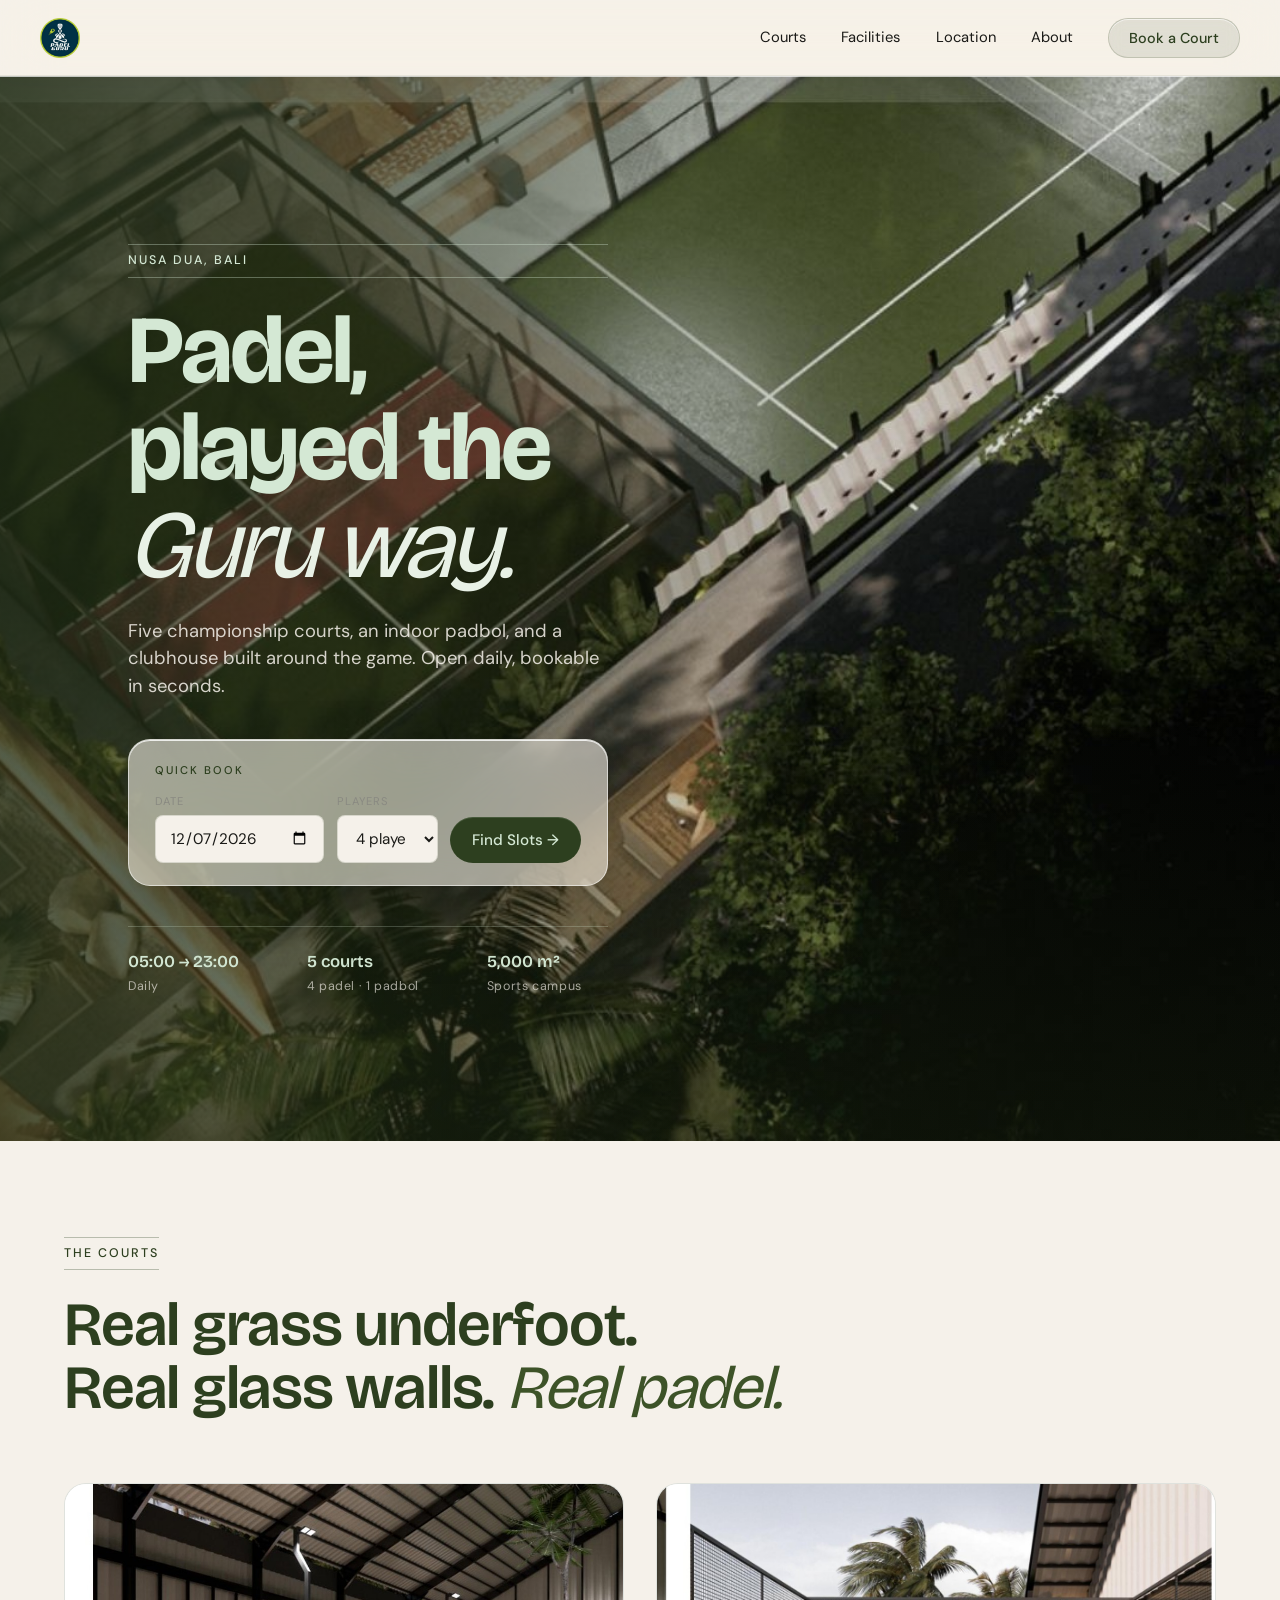
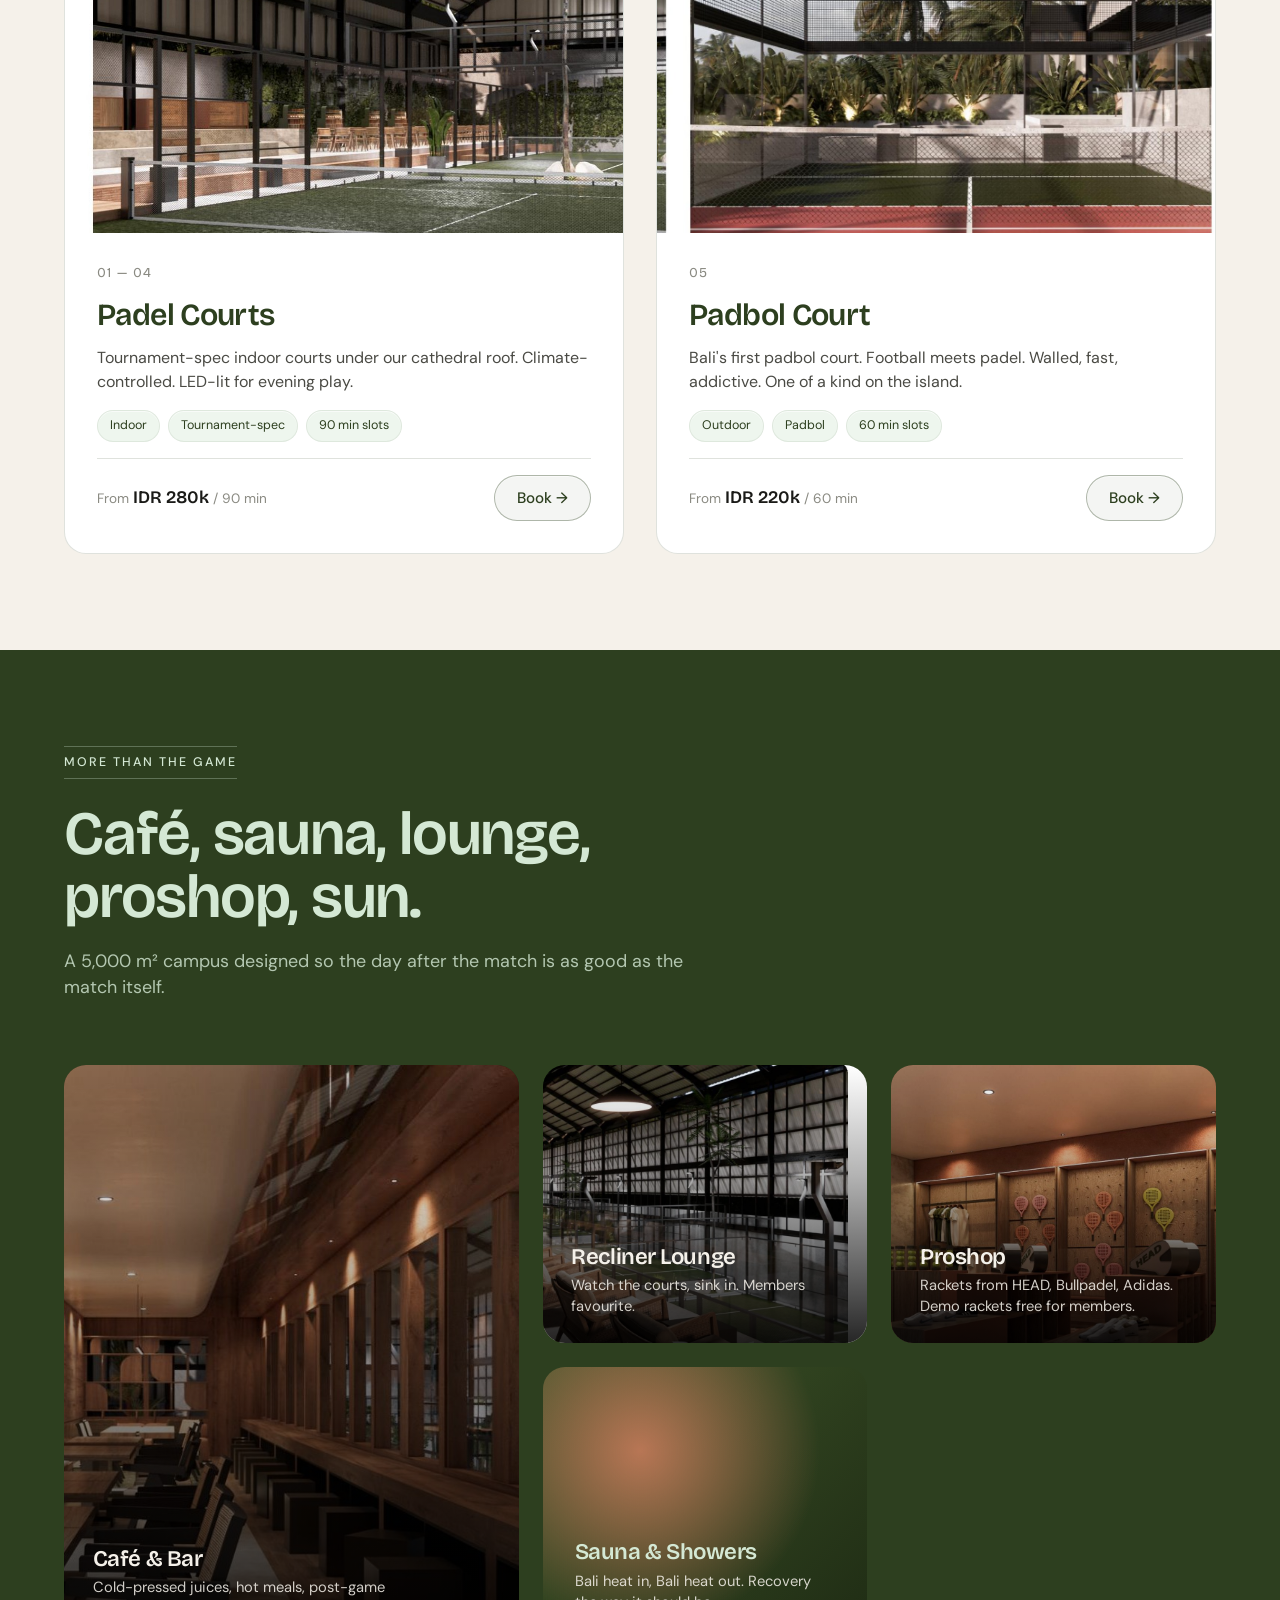
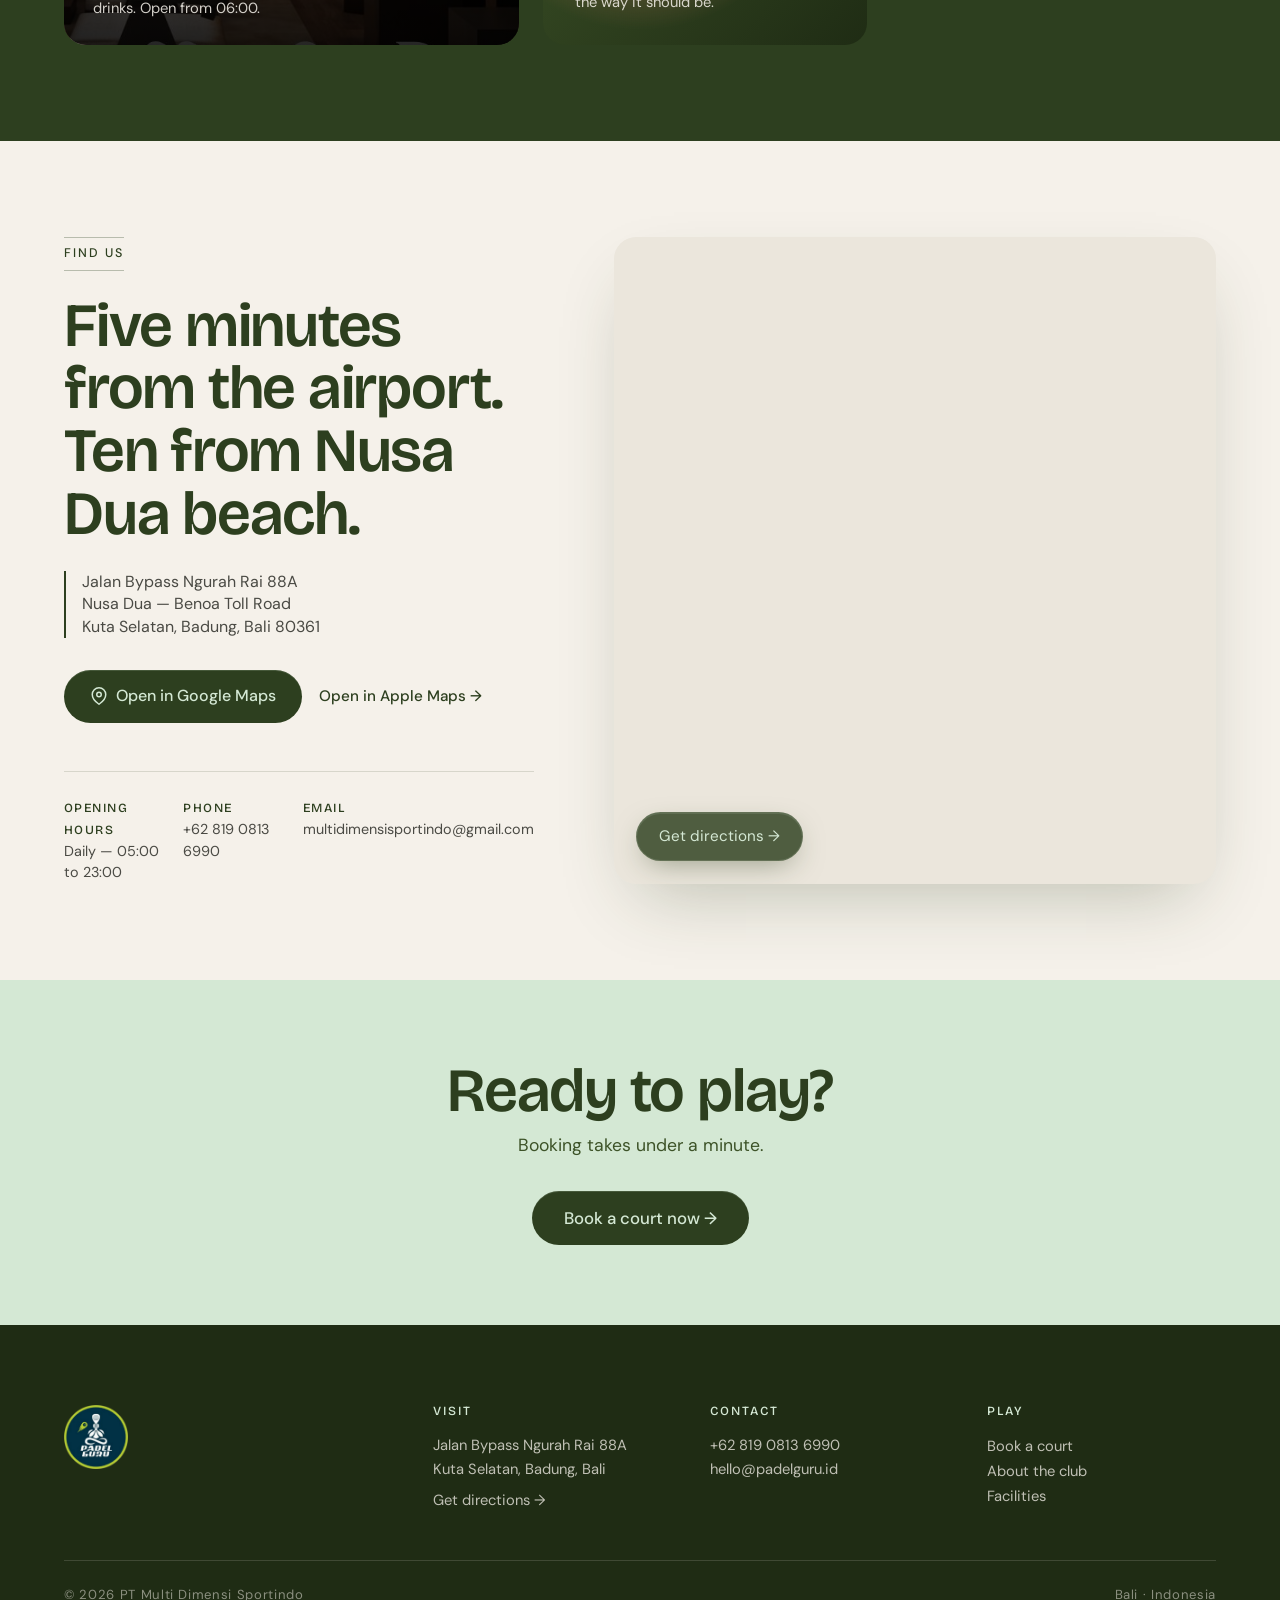
==== commit 5c735551: "Replace placeholder SVG logo with real logo.png across nav and footer Co-Authored-By: Claude Sonnet " ====
--- a/index.html
+++ b/index.html
@@ -13,20 +13,7 @@
 
 <header class="nav">
     <a href="index.html" class="nav-logo">
-        <svg viewBox="0 0 60 60" class="logo-mark" aria-hidden="true">
-            <circle cx="30" cy="30" r="29" fill="none" stroke="currentColor" stroke-width="1.5"/>
-            <ellipse cx="30" cy="17" rx="9" ry="11" fill="none" stroke="currentColor" stroke-width="1.8"/>
-            <path d="M30 4 L30 14" stroke="currentColor" stroke-width="1.8" stroke-linecap="round"/>
-            <line x1="22" y1="13" x2="38" y2="13" stroke="currentColor" stroke-width="0.6"/>
-            <line x1="22" y1="17" x2="38" y2="17" stroke="currentColor" stroke-width="0.6"/>
-            <line x1="22" y1="21" x2="38" y2="21" stroke="currentColor" stroke-width="0.6"/>
-            <line x1="26" y1="9" x2="26" y2="25" stroke="currentColor" stroke-width="0.6"/>
-            <line x1="30" y1="9" x2="30" y2="25" stroke="currentColor" stroke-width="0.6"/>
-            <line x1="34" y1="9" x2="34" y2="25" stroke="currentColor" stroke-width="0.6"/>
-            <path d="M22 32 Q30 28 38 32 Q42 38 38 46 L22 46 Q18 38 22 32 Z" fill="currentColor" opacity="0.9"/>
-            <path d="M30 28 L26 38 L30 42 L34 38 Z" fill="currentColor" opacity="0.9"/>
-        </svg>
-        <span class="logo-text">PADEL GURU<span class="logo-sub">Nusa Dua</span></span>
+        <img src="logo.png" alt="Padel Guru" class="logo-img">
     </a>
     <nav class="nav-links">
         <a href="index.html#courts">Courts</a>
@@ -214,20 +201,7 @@
     <div class="foot-cols">
         <div>
             <div class="foot-logo">
-                <svg viewBox="0 0 60 60" class="logo-mark" aria-hidden="true">
-                    <circle cx="30" cy="30" r="29" fill="none" stroke="currentColor" stroke-width="1.5"/>
-                    <ellipse cx="30" cy="17" rx="9" ry="11" fill="none" stroke="currentColor" stroke-width="1.8"/>
-                    <path d="M30 4 L30 14" stroke="currentColor" stroke-width="1.8" stroke-linecap="round"/>
-                    <line x1="22" y1="13" x2="38" y2="13" stroke="currentColor" stroke-width="0.6"/>
-                    <line x1="22" y1="17" x2="38" y2="17" stroke="currentColor" stroke-width="0.6"/>
-                    <line x1="22" y1="21" x2="38" y2="21" stroke="currentColor" stroke-width="0.6"/>
-                    <line x1="26" y1="9" x2="26" y2="25" stroke="currentColor" stroke-width="0.6"/>
-                    <line x1="30" y1="9" x2="30" y2="25" stroke="currentColor" stroke-width="0.6"/>
-                    <line x1="34" y1="9" x2="34" y2="25" stroke="currentColor" stroke-width="0.6"/>
-                    <path d="M22 32 Q30 28 38 32 Q42 38 38 46 L22 46 Q18 38 22 32 Z" fill="currentColor" opacity="0.9"/>
-                    <path d="M30 28 L26 38 L30 42 L34 38 Z" fill="currentColor" opacity="0.9"/>
-                </svg>
-                <span>Padel Guru<br><small>Nusa Dua, Bali</small></span>
+                <img src="logo.png" alt="Padel Guru" class="logo-img logo-img--footer">
             </div>
         </div>
         <div>
--- a/style.css
+++ b/style.css
@@ -119,21 +119,27 @@
 .btn-primary {
     background: var(--forest);
     color: var(--mint);
+    box-shadow: inset 0 1px 0 rgba(212,232,212,0.15);
 }
 .btn-primary:hover {
     background: var(--forest-deep);
     transform: translateY(-1px);
-    box-shadow: 0 10px 30px -10px rgba(45,63,31,.5);
+    box-shadow: inset 0 1px 0 rgba(212,232,212,0.15), 0 10px 30px -10px rgba(45,63,31,.5);
 }
 
 .btn-secondary {
-    background: transparent;
-    color: var(--forest);
-    border: 1.5px solid var(--forest);
+    background: rgba(45, 63, 31, 0.05);
+    color: var(--forest);
+    border: 1.5px solid rgba(45, 63, 31, 0.35);
+    backdrop-filter: blur(8px);
+    -webkit-backdrop-filter: blur(8px);
+    box-shadow: inset 0 1px 0 rgba(255,255,255,0.5);
 }
 .btn-secondary:hover {
     background: var(--forest);
     color: var(--mint);
+    border-color: transparent;
+    box-shadow: inset 0 1px 0 rgba(212,232,212,0.1), 0 8px 20px -8px rgba(45,63,31,.3);
 }
 
 .btn-ghost {
@@ -162,10 +168,11 @@
     align-items: center;
     justify-content: space-between;
     padding: 1.1rem 2.5rem;
-    background: rgba(245, 241, 234, 0.85);
-    backdrop-filter: blur(14px);
-    -webkit-backdrop-filter: blur(14px);
-    border-bottom: 1px solid var(--line);
+    background: rgba(245, 241, 234, 0.5);
+    backdrop-filter: blur(28px) saturate(180%);
+    -webkit-backdrop-filter: blur(28px) saturate(180%);
+    border-bottom: 1px solid rgba(45, 63, 31, 0.07);
+    box-shadow: 0 1px 0 rgba(255,255,255,0.7), 0 4px 24px rgba(0,0,0,0.06);
 }
 
 .nav-logo {
@@ -174,27 +181,13 @@
     gap: 12px;
     color: var(--forest);
 }
-.logo-mark {
-    width: 36px;
-    height: 36px;
-    color: var(--forest);
-}
-.logo-text {
-    font-family: var(--display);
-    font-weight: 700;
-    font-size: 0.95rem;
-    letter-spacing: 0.08em;
-    line-height: 1;
-    display: flex;
-    flex-direction: column;
-    gap: 3px;
-}
-.logo-sub {
-    font-weight: 400;
-    font-size: 0.7rem;
-    letter-spacing: 0.18em;
-    color: var(--ink-mute);
-    text-transform: uppercase;
+.logo-img {
+    height: 40px;
+    width: auto;
+}
+.logo-img--footer {
+    height: 64px;
+    width: auto;
 }
 
 .nav-links {
@@ -222,7 +215,23 @@
     background: var(--forest);
 }
 
-.nav-book { padding: 10px 20px; font-size: 0.9rem; }
+.nav-book {
+    padding: 10px 20px;
+    font-size: 0.9rem;
+    background: rgba(45, 63, 31, 0.1);
+    color: var(--forest);
+    border: 1px solid rgba(45, 63, 31, 0.18);
+    box-shadow: inset 0 1px 0 rgba(255,255,255,0.6);
+    backdrop-filter: blur(8px);
+    -webkit-backdrop-filter: blur(8px);
+}
+.nav-book:hover {
+    background: var(--forest);
+    color: var(--mint);
+    border-color: transparent;
+    box-shadow: 0 8px 24px -8px rgba(45,63,31,.4);
+    transform: translateY(-1px);
+}
 
 /* ============================================================
    HERO
@@ -299,11 +308,13 @@
 }
 
 .hero-booking {
-    background: rgba(245, 241, 234, .96);
+    background: rgba(245, 241, 234, 0.6);
     border-radius: var(--r-lg);
     padding: 1.4rem 1.6rem;
-    backdrop-filter: blur(8px);
-    box-shadow: 0 30px 80px -20px rgba(0,0,0,.35);
+    backdrop-filter: blur(32px) saturate(180%);
+    -webkit-backdrop-filter: blur(32px) saturate(180%);
+    border: 1px solid rgba(255, 255, 255, 0.55);
+    box-shadow: 0 30px 80px -20px rgba(0,0,0,.35), inset 0 1px 0 rgba(255,255,255,0.8);
     margin-bottom: 2.5rem;
     max-width: 580px;
 }
@@ -471,9 +482,12 @@
     font-size: 0.78rem;
     padding: 5px 12px;
     border-radius: 999px;
-    background: var(--mint-soft);
-    color: var(--forest);
-    border: 1px solid rgba(45,63,31,.1);
+    background: rgba(212, 232, 212, 0.4);
+    color: var(--forest);
+    border: 1px solid rgba(45, 63, 31, 0.08);
+    backdrop-filter: blur(8px);
+    -webkit-backdrop-filter: blur(8px);
+    box-shadow: inset 0 1px 0 rgba(255,255,255,0.6);
 }
 
 .court-foot {
@@ -654,12 +668,15 @@
     position: absolute;
     bottom: 1.4rem;
     left: 1.4rem;
-    background: var(--forest);
+    background: rgba(45, 63, 31, 0.82);
     color: var(--mint);
     padding: 12px 22px;
     border-radius: 999px;
     font-size: 0.95rem;
-    box-shadow: 0 10px 30px -10px rgba(45,63,31,.5);
+    backdrop-filter: blur(12px) saturate(160%);
+    -webkit-backdrop-filter: blur(12px) saturate(160%);
+    border: 1px solid rgba(212, 232, 212, 0.15);
+    box-shadow: 0 10px 30px -10px rgba(45,63,31,.5), inset 0 1px 0 rgba(212,232,212,0.12);
     transition: all .25s var(--ease);
 }
 .map-overlay-btn:hover {
@@ -703,18 +720,9 @@
 .foot-logo {
     display: flex;
     align-items: center;
-    gap: 14px;
-    color: var(--mint);
-    font-family: var(--display);
-    font-weight: 700;
-    line-height: 1.2;
-    font-size: 1.1rem;
-    letter-spacing: 0.05em;
 }
 .foot-logo small {
-    font-size: 0.75rem;
-    font-weight: 400;
-    color: var(--bone);
+    display: none;
     opacity: 0.6;
     letter-spacing: 0.1em;
 }
@@ -918,10 +926,13 @@
     width: 100%;
     max-width: 720px;
     height: 100vh;
-    background: var(--bone);
+    background: rgba(245, 241, 234, 0.88);
+    backdrop-filter: blur(40px) saturate(160%);
+    -webkit-backdrop-filter: blur(40px) saturate(160%);
     overflow-y: auto;
     padding: 3rem 3rem 4rem;
-    box-shadow: -30px 0 60px -20px rgba(0,0,0,.35);
+    border-left: 1px solid rgba(255, 255, 255, 0.5);
+    box-shadow: -30px 0 60px -20px rgba(0,0,0,.35), inset 1px 0 0 rgba(255,255,255,0.5);
     animation: slideIn .35s var(--ease);
 }
 @keyframes slideIn { from { transform: translateX(40px); opacity: 0; } to { transform: translateX(0); opacity: 1; } }
@@ -969,10 +980,13 @@
 .bm-tabs {
     display: flex;
     gap: 4px;
-    background: white;
+    background: rgba(255, 255, 255, 0.6);
+    backdrop-filter: blur(8px);
+    -webkit-backdrop-filter: blur(8px);
     padding: 4px;
     border-radius: 999px;
-    border: 1px solid var(--line);
+    border: 1px solid rgba(45, 63, 31, 0.08);
+    box-shadow: inset 0 1px 0 rgba(255,255,255,0.8);
 }
 .bm-tab {
     flex: 1;
@@ -1224,9 +1238,11 @@
 @media (max-width: 720px) {
     .nav-links a:not(.nav-book) { display: none; }
     .nav { padding: 0.9rem 1.1rem; }
-    .logo-text { font-size: 0.85rem; }
-    .qb-row { grid-template-columns: 1fr; }
-    .qb-cta { width: 100%; justify-content: center; }
+    .logo-img { height: 34px; }
+    .hero-booking { padding: 0; background: none; border: none; box-shadow: none; backdrop-filter: none; -webkit-backdrop-filter: none; margin-bottom: 1.8rem; }
+    .qb-label { display: none; }
+    .qb-field { display: none; }
+    .qb-cta { width: 100%; justify-content: center; padding: 16px 32px; font-size: 1.05rem; }
     .hero-meta { grid-template-columns: 1fr; gap: 1rem; }
     .bm-panel { padding: 2rem 1.4rem 3rem; }
     .bm-controls { grid-template-columns: 1fr; gap: 1rem; }
